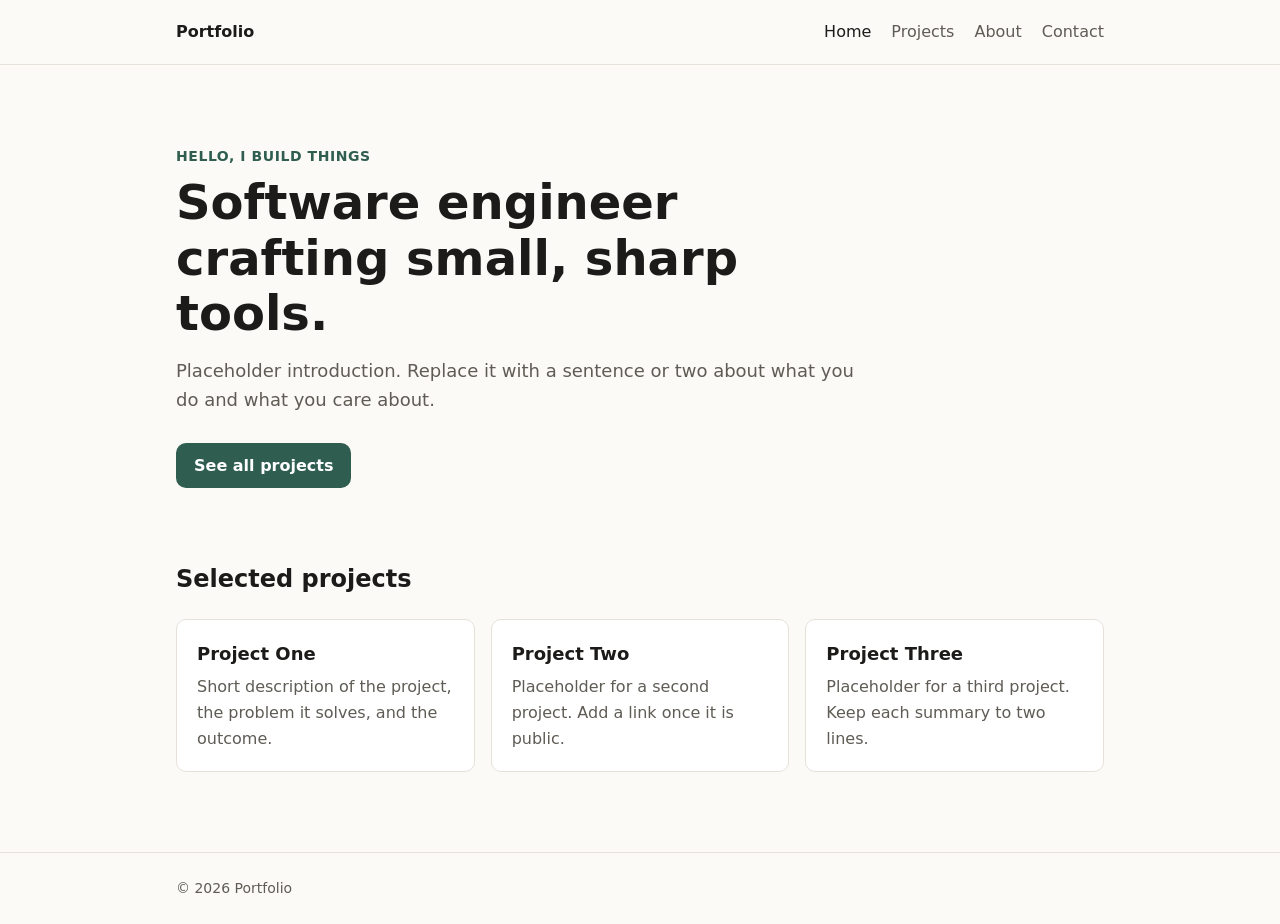
==== index.html @ 8ce33152 "feat: static portfolio homepage shell with projects placeholder Adds index.html (header/nav, hero, s" ====
<!DOCTYPE html>
<html lang="en">
<head>
  <meta charset="utf-8">
  <meta name="viewport" content="width=device-width, initial-scale=1">
  <title>Portfolio</title>
  <meta name="description" content="Selected projects and work.">
  <link rel="stylesheet" href="styles.css">
</head>
<body>
  <header class="site-header">
    <div class="wrap">
      <a class="brand" href="index.html">Portfolio</a>
      <nav class="site-nav" aria-label="Main">
        <ul>
          <li><a href="index.html" aria-current="page">Home</a></li>
          <li><a href="projects.html">Projects</a></li>
          <li><a href="about.html">About</a></li>
          <li><a href="contact.html">Contact</a></li>
        </ul>
      </nav>
    </div>
  </header>

  <main>
    <section class="hero wrap">
      <p class="eyebrow">Hello, I build things</p>
      <h1>Software engineer crafting small, sharp tools.</h1>
      <p class="lede">Placeholder introduction. Replace it with a sentence or two about what you do and what you care about.</p>
      <a class="button" href="projects.html">See all projects</a>
    </section>

    <section class="section wrap" aria-labelledby="featured-title">
      <h2 id="featured-title">Selected projects</h2>
      <!-- Placeholder list; the full showcase lives on projects.html. -->
      <ul class="project-list">
        <li class="project-card">
          <h3>Project One</h3>
          <p>Short description of the project, the problem it solves, and the outcome.</p>
        </li>
        <li class="project-card">
          <h3>Project Two</h3>
          <p>Placeholder for a second project. Add a link once it is public.</p>
        </li>
        <li class="project-card">
          <h3>Project Three</h3>
          <p>Placeholder for a third project. Keep each summary to two lines.</p>
        </li>
      </ul>
    </section>
  </main>

  <footer class="site-footer">
    <div class="wrap">
      <p>&copy; 2026 Portfolio</p>
    </div>
  </footer>
</body>
</html>
---- styles.css ----
/* Homepage shell + design tokens (lane 1). */
:root {
  --bg: #fbfaf7;
  --surface: #ffffff;
  --text: #1c1b19;
  --muted: #5f5c55;
  --border: #e6e2da;
  --accent: #2f5d50;
  --accent-text: #ffffff;
  --radius: 10px;
  --max: 960px;
  --font: system-ui, -apple-system, "Segoe UI", Roboto, sans-serif;
  color-scheme: light dark;
}

@media (prefers-color-scheme: dark) {
  :root {
    --bg: #141412;
    --surface: #1c1c19;
    --text: #ecebe6;
    --muted: #a6a39b;
    --border: #2e2d29;
    --accent: #7fbfa9;
    --accent-text: #10201b;
  }
}

*,
*::before,
*::after {
  box-sizing: border-box;
}

body {
  margin: 0;
  background: var(--bg);
  color: var(--text);
  font: 16px/1.6 var(--font);
}

a {
  color: var(--accent);
}

.wrap {
  max-width: var(--max);
  margin-inline: auto;
  padding-inline: 16px;
}

/* Header + nav */
.site-header {
  border-bottom: 1px solid var(--border);
}

.site-header .wrap {
  display: flex;
  flex-wrap: wrap;
  align-items: center;
  justify-content: space-between;
  gap: 8px 16px;
  min-height: 64px;
}

.brand {
  font-weight: 700;
  color: var(--text);
  text-decoration: none;
}

.site-nav ul {
  display: flex;
  gap: 20px;
  margin: 0;
  padding: 0;
  list-style: none;
}

.site-nav a {
  color: var(--muted);
  text-decoration: none;
}

.site-nav a:hover,
.site-nav a:focus-visible,
.site-nav a[aria-current="page"] {
  color: var(--text);
}

/* Hero */
.hero {
  padding-block: 80px 16px;
}

.eyebrow {
  margin: 0 0 8px;
  color: var(--accent);
  font-size: 0.875rem;
  font-weight: 600;
  letter-spacing: 0.04em;
  text-transform: uppercase;
}

h1 {
  max-width: 20ch;
  margin: 0 0 16px;
  font-size: clamp(2rem, 5vw, 3rem);
  line-height: 1.15;
}

.lede {
  max-width: 60ch;
  margin: 0 0 28px;
  color: var(--muted);
  font-size: 1.125rem;
}

.button {
  display: inline-block;
  padding: 10px 18px;
  border-radius: var(--radius);
  background: var(--accent);
  color: var(--accent-text);
  font-weight: 600;
  text-decoration: none;
}

/* Sections */
.section {
  padding-block: 56px 8px;
}

h2 {
  margin: 0 0 20px;
  font-size: 1.5rem;
}

/* Projects placeholder list */
.project-list {
  display: grid;
  grid-template-columns: repeat(auto-fill, minmax(260px, 1fr));
  gap: 16px;
  margin: 0;
  padding: 0;
  list-style: none;
}

.project-card {
  padding: 20px;
  background: var(--surface);
  border: 1px solid var(--border);
  border-radius: var(--radius);
}

.project-card h3 {
  margin: 0 0 6px;
  font-size: 1.125rem;
}

.project-card p {
  margin: 0;
  color: var(--muted);
}

/* Footer */
.site-footer {
  margin-top: 72px;
  padding-block: 24px;
  border-top: 1px solid var(--border);
  color: var(--muted);
  font-size: 0.875rem;
}

.site-footer p {
  margin: 0;
}

@media (max-width: 520px) {
  .site-nav ul {
    gap: 14px;
  }

  .hero {
    padding-top: 48px;
  }
}
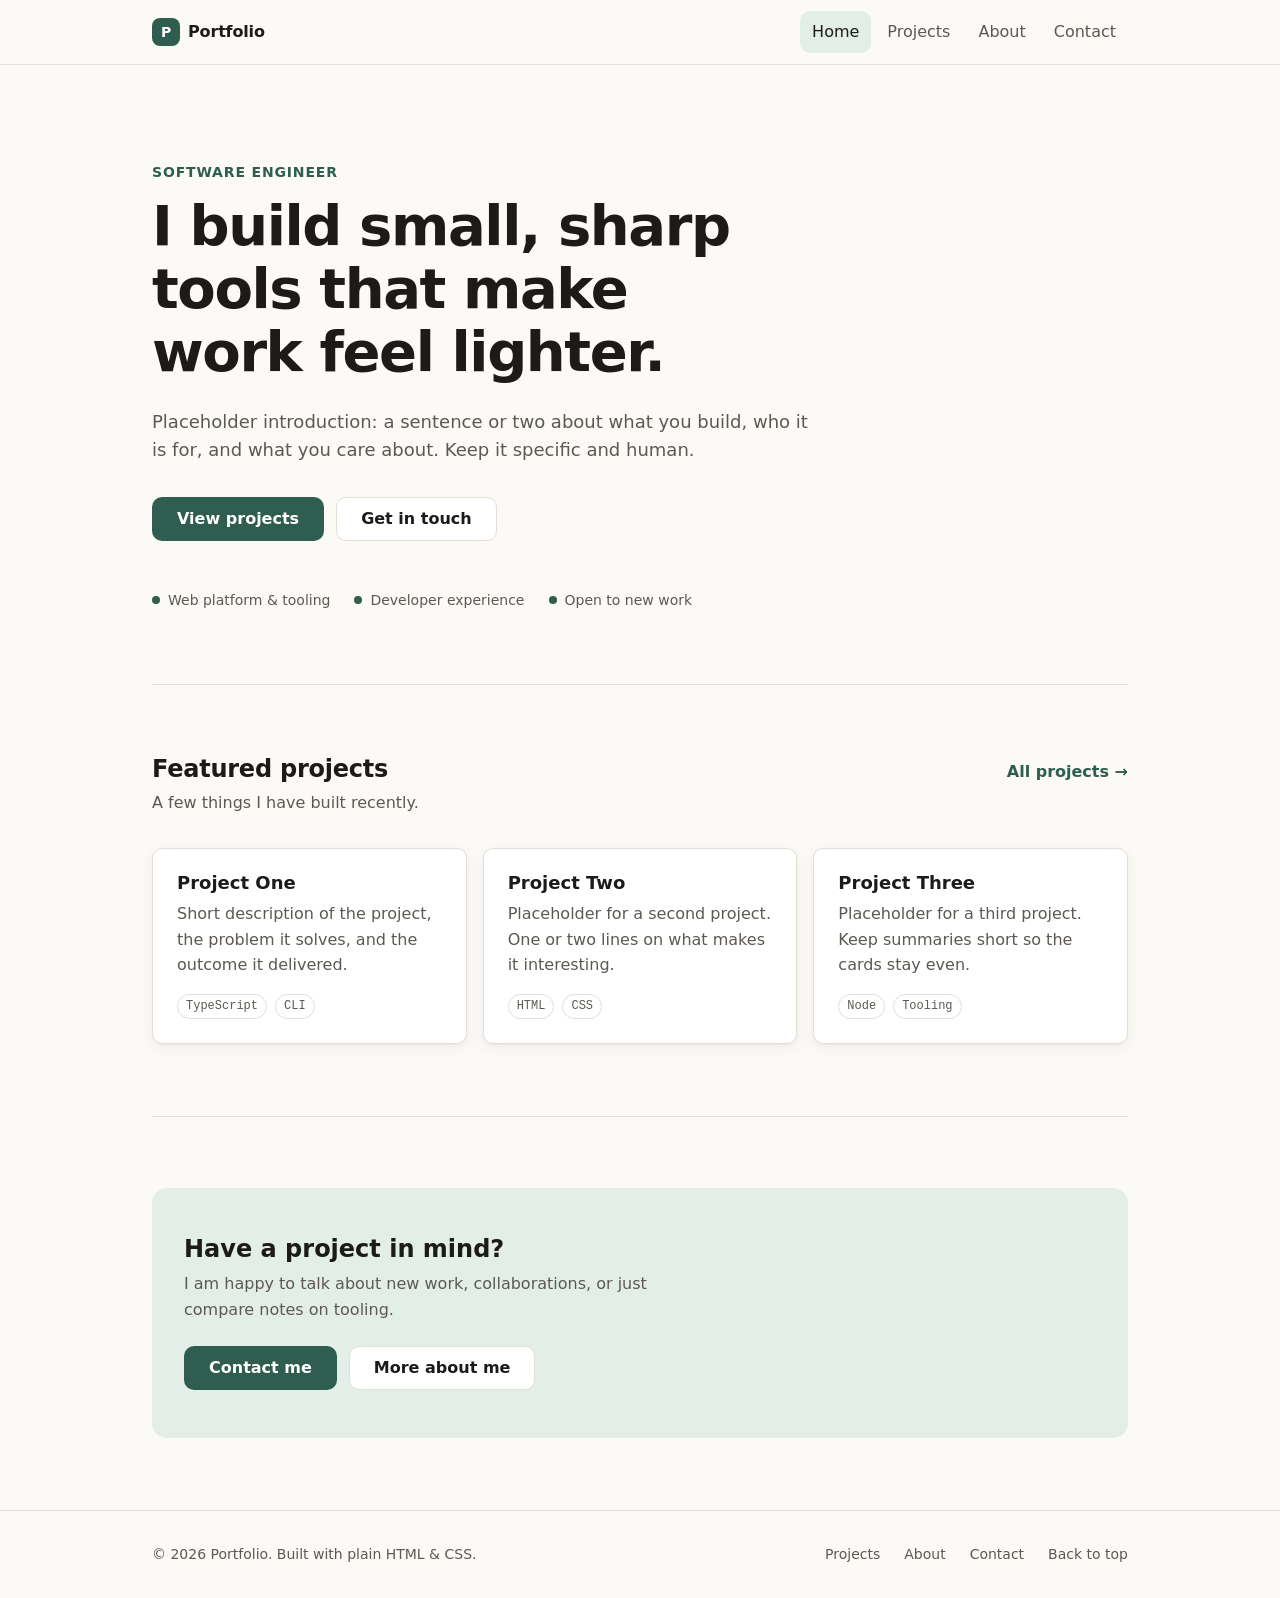
==== commit 6555928e: "feat: production homepage with shared tokens, sticky nav, smoke script - css/tokens.css: shared desi" ====
--- a/index.html
+++ b/index.html
@@ -3,14 +3,27 @@
 <head>
   <meta charset="utf-8">
   <meta name="viewport" content="width=device-width, initial-scale=1">
-  <title>Portfolio</title>
-  <meta name="description" content="Selected projects and work.">
+  <title>Portfolio — Software engineer</title>
+  <meta name="description" content="Portfolio of a software engineer who builds small, sharp tools for the web. Selected projects, background and contact.">
+  <meta name="color-scheme" content="light dark">
+  <meta name="theme-color" content="#fbfaf7" media="(prefers-color-scheme: light)">
+  <meta name="theme-color" content="#131311" media="(prefers-color-scheme: dark)">
+  <meta property="og:type" content="website">
+  <meta property="og:title" content="Portfolio — Software engineer">
+  <meta property="og:description" content="Selected projects, background and contact.">
+  <link rel="icon" href="data:image/svg+xml,%3Csvg xmlns='http://www.w3.org/2000/svg' viewBox='0 0 32 32'%3E%3Crect width='32' height='32' rx='8' fill='%232f5d50'/%3E%3Ctext x='16' y='22' font-family='system-ui,sans-serif' font-size='16' font-weight='700' fill='white' text-anchor='middle'%3EP%3C/text%3E%3C/svg%3E">
+  <link rel="stylesheet" href="css/tokens.css">
   <link rel="stylesheet" href="styles.css">
 </head>
 <body>
+  <a class="skip-link" href="#main">Skip to content</a>
+
   <header class="site-header">
     <div class="wrap">
-      <a class="brand" href="index.html">Portfolio</a>
+      <a class="brand" href="index.html" aria-label="Portfolio home">
+        <span class="brand-mark" aria-hidden="true">P</span>
+        <span>Portfolio</span>
+      </a>
       <nav class="site-nav" aria-label="Main">
         <ul>
           <li><a href="index.html" aria-current="page">Home</a></li>
@@ -22,37 +35,89 @@
     </div>
   </header>
 
-  <main>
-    <section class="hero wrap">
-      <p class="eyebrow">Hello, I build things</p>
-      <h1>Software engineer crafting small, sharp tools.</h1>
-      <p class="lede">Placeholder introduction. Replace it with a sentence or two about what you do and what you care about.</p>
-      <a class="button" href="projects.html">See all projects</a>
+  <main id="main" tabindex="-1">
+    <section class="hero wrap" aria-labelledby="hero-title">
+      <p class="eyebrow">Software engineer</p>
+      <h1 id="hero-title">I build small, sharp tools that make work feel lighter.</h1>
+      <p class="lede">Placeholder introduction: a sentence or two about what you build, who it is for, and what you care about. Keep it specific and human.</p>
+      <div class="actions">
+        <a class="button button-primary" href="projects.html">View projects</a>
+        <a class="button button-secondary" href="contact.html">Get in touch</a>
+      </div>
+      <ul class="highlights" aria-label="Highlights">
+        <li>Web platform &amp; tooling</li>
+        <li>Developer experience</li>
+        <li>Open to new work</li>
+      </ul>
     </section>
 
     <section class="section wrap" aria-labelledby="featured-title">
-      <h2 id="featured-title">Selected projects</h2>
-      <!-- Placeholder list; the full showcase lives on projects.html. -->
+      <div class="section-head">
+        <div>
+          <h2 id="featured-title">Featured projects</h2>
+          <p>A few things I have built recently.</p>
+        </div>
+        <a class="more-link" href="projects.html">All projects <span aria-hidden="true">&rarr;</span></a>
+      </div>
+
+      <!-- Teaser only: the full showcase (data, filters) lives on projects.html, owned by lane 2. -->
       <ul class="project-list">
-        <li class="project-card">
-          <h3>Project One</h3>
-          <p>Short description of the project, the problem it solves, and the outcome.</p>
+        <li>
+          <article class="project-card">
+            <h3><a href="projects.html">Project One</a></h3>
+            <p>Short description of the project, the problem it solves, and the outcome it delivered.</p>
+            <ul class="tags" aria-label="Technologies">
+              <li>TypeScript</li>
+              <li>CLI</li>
+            </ul>
+          </article>
         </li>
-        <li class="project-card">
-          <h3>Project Two</h3>
-          <p>Placeholder for a second project. Add a link once it is public.</p>
+        <li>
+          <article class="project-card">
+            <h3><a href="projects.html">Project Two</a></h3>
+            <p>Placeholder for a second project. One or two lines on what makes it interesting.</p>
+            <ul class="tags" aria-label="Technologies">
+              <li>HTML</li>
+              <li>CSS</li>
+            </ul>
+          </article>
         </li>
-        <li class="project-card">
-          <h3>Project Three</h3>
-          <p>Placeholder for a third project. Keep each summary to two lines.</p>
+        <li>
+          <article class="project-card">
+            <h3><a href="projects.html">Project Three</a></h3>
+            <p>Placeholder for a third project. Keep summaries short so the cards stay even.</p>
+            <ul class="tags" aria-label="Technologies">
+              <li>Node</li>
+              <li>Tooling</li>
+            </ul>
+          </article>
         </li>
       </ul>
+    </section>
+
+    <section class="section wrap" aria-labelledby="cta-title">
+      <div class="cta">
+        <h2 id="cta-title">Have a project in mind?</h2>
+        <p>I am happy to talk about new work, collaborations, or just compare notes on tooling.</p>
+        <div class="actions">
+          <a class="button button-primary" href="contact.html">Contact me</a>
+          <a class="button button-secondary" href="about.html">More about me</a>
+        </div>
+      </div>
     </section>
   </main>
 
   <footer class="site-footer">
     <div class="wrap">
-      <p>&copy; 2026 Portfolio</p>
+      <p>&copy; <span>2026</span> Portfolio. Built with plain HTML &amp; CSS.</p>
+      <nav class="footer-nav" aria-label="Footer">
+        <ul>
+          <li><a href="projects.html">Projects</a></li>
+          <li><a href="about.html">About</a></li>
+          <li><a href="contact.html">Contact</a></li>
+          <li><a href="#main">Back to top</a></li>
+        </ul>
+      </nav>
     </div>
   </footer>
 </body>
--- a/css/tokens.css
+++ b/css/tokens.css
@@ -0,0 +1,86 @@
+/*
+ * Shared design tokens (lane 1).
+ * Any page can load this first: <link rel="stylesheet" href="css/tokens.css">
+ * Names match the ones used by css/pages.css so pages can adopt it without renames.
+ */
+:root {
+  color-scheme: light dark;
+
+  /* Color */
+  --bg: #fbfaf7;
+  --surface: #ffffff;
+  --surface-raised: #f4f2ed;
+  --text: #1c1b19;
+  --muted: #5c5952;
+  --border: #e3dfd6;
+  --accent: #2f5d50;
+  --accent-hover: #244a40;
+  --accent-text: #ffffff;
+  --accent-soft: #e3eee9;
+  --focus: #2f6fd0;
+  --header-bg: rgb(251 250 247 / 0.86);
+
+  /* Type */
+  --font: system-ui, -apple-system, "Segoe UI", Roboto, "Helvetica Neue", sans-serif;
+  --font-mono: ui-monospace, "SF Mono", Menlo, Consolas, monospace;
+  --text-sm: 0.875rem;
+  --text-base: 1rem;
+  --text-lg: 1.125rem;
+  --text-xl: 1.5rem;
+  --text-hero: clamp(2.25rem, 1.4rem + 3.6vw, 3.5rem);
+  --leading: 1.6;
+  --leading-tight: 1.12;
+
+  /* Space (4px scale) */
+  --space-1: 0.25rem;
+  --space-2: 0.5rem;
+  --space-3: 0.75rem;
+  --space-4: 1rem;
+  --space-5: 1.5rem;
+  --space-6: 2rem;
+  --space-7: 3rem;
+  --space-8: 4.5rem;
+  --space-9: 6rem;
+
+  /* Shape + layout */
+  --radius: 10px;
+  --radius-pill: 999px;
+  --shadow: 0 1px 2px rgb(0 0 0 / 0.04), 0 4px 16px rgb(0 0 0 / 0.05);
+  --max: 64rem;
+  --gutter: 1rem;
+  --header-h: 4rem;
+
+  /* Motion */
+  --ease: cubic-bezier(0.2, 0.7, 0.2, 1);
+  --dur: 160ms;
+}
+
+@media (min-width: 40rem) {
+  :root {
+    --gutter: 1.5rem;
+  }
+}
+
+@media (prefers-color-scheme: dark) {
+  :root {
+    --bg: #131311;
+    --surface: #1b1b18;
+    --surface-raised: #23231f;
+    --text: #edece7;
+    --muted: #a7a49b;
+    --border: #2f2e2a;
+    --accent: #86c4ae;
+    --accent-hover: #a3d6c3;
+    --accent-text: #0f1f1a;
+    --accent-soft: #1f2f29;
+    --focus: #8ab4ff;
+    --header-bg: rgb(19 19 17 / 0.86);
+    --shadow: 0 1px 2px rgb(0 0 0 / 0.3), 0 4px 16px rgb(0 0 0 / 0.25);
+  }
+}
+
+@media (prefers-reduced-motion: reduce) {
+  :root {
+    --dur: 0ms;
+  }
+}
--- a/styles.css
+++ b/styles.css
@@ -1,186 +1,478 @@
-/* Homepage shell + design tokens (lane 1). */
-:root {
-  --bg: #fbfaf7;
-  --surface: #ffffff;
-  --text: #1c1b19;
-  --muted: #5f5c55;
-  --border: #e6e2da;
-  --accent: #2f5d50;
-  --accent-text: #ffffff;
-  --radius: 10px;
-  --max: 960px;
-  --font: system-ui, -apple-system, "Segoe UI", Roboto, sans-serif;
-  color-scheme: light dark;
-}
-
-@media (prefers-color-scheme: dark) {
-  :root {
-    --bg: #141412;
-    --surface: #1c1c19;
-    --text: #ecebe6;
-    --muted: #a6a39b;
-    --border: #2e2d29;
-    --accent: #7fbfa9;
-    --accent-text: #10201b;
-  }
-}
-
+/* Homepage + site shell (lane 1). Requires css/tokens.css loaded first. */
+
+/* ---------- Base ---------- */
 *,
 *::before,
 *::after {
   box-sizing: border-box;
 }
 
+html {
+  -webkit-text-size-adjust: 100%;
+  text-size-adjust: 100%;
+  scroll-padding-top: calc(var(--header-h) + var(--space-4));
+}
+
+@media (prefers-reduced-motion: no-preference) {
+  html {
+    scroll-behavior: smooth;
+  }
+}
+
 body {
   margin: 0;
+  min-height: 100vh;
+  display: flex;
+  flex-direction: column;
   background: var(--bg);
   color: var(--text);
-  font: 16px/1.6 var(--font);
+  font: var(--text-base) / var(--leading) var(--font);
+  text-rendering: optimizeLegibility;
+  -webkit-font-smoothing: antialiased;
+}
+
+main {
+  flex: 1;
+}
+
+h1,
+h2,
+h3 {
+  line-height: var(--leading-tight);
+  text-wrap: balance;
+}
+
+p {
+  text-wrap: pretty;
 }
 
 a {
   color: var(--accent);
+  text-underline-offset: 0.18em;
+}
+
+a:hover {
+  color: var(--accent-hover);
+}
+
+:focus-visible {
+  outline: 2px solid var(--focus);
+  outline-offset: 3px;
+  border-radius: 4px;
 }
 
 .wrap {
+  width: 100%;
   max-width: var(--max);
   margin-inline: auto;
-  padding-inline: 16px;
-}
-
-/* Header + nav */
-.site-header {
-  border-bottom: 1px solid var(--border);
-}
-
-.site-header .wrap {
-  display: flex;
-  flex-wrap: wrap;
-  align-items: center;
-  justify-content: space-between;
-  gap: 8px 16px;
-  min-height: 64px;
-}
-
-.brand {
-  font-weight: 700;
-  color: var(--text);
-  text-decoration: none;
-}
-
-.site-nav ul {
-  display: flex;
-  gap: 20px;
-  margin: 0;
-  padding: 0;
-  list-style: none;
-}
-
-.site-nav a {
-  color: var(--muted);
-  text-decoration: none;
-}
-
-.site-nav a:hover,
-.site-nav a:focus-visible,
-.site-nav a[aria-current="page"] {
-  color: var(--text);
-}
-
-/* Hero */
-.hero {
-  padding-block: 80px 16px;
-}
-
-.eyebrow {
-  margin: 0 0 8px;
-  color: var(--accent);
-  font-size: 0.875rem;
-  font-weight: 600;
-  letter-spacing: 0.04em;
-  text-transform: uppercase;
-}
-
-h1 {
-  max-width: 20ch;
-  margin: 0 0 16px;
-  font-size: clamp(2rem, 5vw, 3rem);
-  line-height: 1.15;
-}
-
-.lede {
-  max-width: 60ch;
-  margin: 0 0 28px;
-  color: var(--muted);
-  font-size: 1.125rem;
-}
-
-.button {
-  display: inline-block;
-  padding: 10px 18px;
+  padding-inline: var(--gutter);
+}
+
+.visually-hidden {
+  position: absolute !important;
+  width: 1px;
+  height: 1px;
+  overflow: hidden;
+  clip: rect(0 0 0 0);
+  clip-path: inset(50%);
+  white-space: nowrap;
+}
+
+/* ---------- Skip link ---------- */
+.skip-link {
+  position: absolute;
+  top: var(--space-2);
+  left: var(--space-2);
+  z-index: 100;
+  padding: var(--space-2) var(--space-4);
   border-radius: var(--radius);
   background: var(--accent);
   color: var(--accent-text);
   font-weight: 600;
   text-decoration: none;
-}
-
-/* Sections */
+  transform: translateY(-200%);
+  transition: transform var(--dur) var(--ease);
+}
+
+.skip-link:focus {
+  transform: translateY(0);
+  color: var(--accent-text);
+}
+
+/* ---------- Header + nav ---------- */
+.site-header {
+  position: sticky;
+  top: 0;
+  z-index: 50;
+  background: var(--header-bg);
+  border-bottom: 1px solid var(--border);
+  -webkit-backdrop-filter: saturate(160%) blur(10px);
+  backdrop-filter: saturate(160%) blur(10px);
+}
+
+.site-header .wrap {
+  display: flex;
+  flex-wrap: wrap;
+  align-items: center;
+  justify-content: space-between;
+  column-gap: var(--space-5);
+  row-gap: var(--space-1);
+  min-height: var(--header-h);
+  padding-block: var(--space-2);
+}
+
+.brand {
+  display: inline-flex;
+  align-items: center;
+  gap: var(--space-2);
+  color: var(--text);
+  font-weight: 700;
+  letter-spacing: -0.01em;
+  text-decoration: none;
+}
+
+.brand:hover {
+  color: var(--text);
+}
+
+.brand-mark {
+  display: grid;
+  place-items: center;
+  width: 1.75rem;
+  height: 1.75rem;
+  border-radius: 8px;
+  background: var(--accent);
+  color: var(--accent-text);
+  font-size: var(--text-sm);
+}
+
+.site-nav ul {
+  display: flex;
+  flex-wrap: wrap;
+  gap: var(--space-1);
+  margin: 0;
+  padding: 0;
+  list-style: none;
+}
+
+.site-nav a {
+  display: block;
+  padding: var(--space-2) var(--space-3);
+  border-radius: var(--radius);
+  color: var(--muted);
+  font-weight: 500;
+  text-decoration: none;
+  transition: color var(--dur) var(--ease), background-color var(--dur) var(--ease);
+}
+
+.site-nav a:hover {
+  color: var(--text);
+  background: var(--surface-raised);
+}
+
+.site-nav a[aria-current="page"] {
+  color: var(--text);
+  background: var(--accent-soft);
+}
+
+/* ---------- Buttons ---------- */
+.actions {
+  display: flex;
+  flex-wrap: wrap;
+  gap: var(--space-3);
+}
+
+.button {
+  display: inline-flex;
+  align-items: center;
+  gap: var(--space-2);
+  min-height: 2.75rem;
+  padding: var(--space-2) var(--space-5);
+  border: 1px solid transparent;
+  border-radius: var(--radius);
+  font-weight: 600;
+  text-decoration: none;
+  transition: background-color var(--dur) var(--ease), border-color var(--dur) var(--ease);
+}
+
+.button-primary {
+  background: var(--accent);
+  color: var(--accent-text);
+}
+
+.button-primary:hover {
+  background: var(--accent-hover);
+  color: var(--accent-text);
+}
+
+.button-secondary {
+  border-color: var(--border);
+  background: var(--surface);
+  color: var(--text);
+}
+
+.button-secondary:hover {
+  border-color: var(--muted);
+  color: var(--text);
+}
+
+/* ---------- Hero ---------- */
+.hero {
+  padding-block: var(--space-9) var(--space-8);
+}
+
+.eyebrow {
+  margin: 0 0 var(--space-3);
+  color: var(--accent);
+  font-size: var(--text-sm);
+  font-weight: 600;
+  letter-spacing: 0.06em;
+  text-transform: uppercase;
+}
+
+.hero h1 {
+  max-width: 18ch;
+  margin: 0 0 var(--space-5);
+  font-size: var(--text-hero);
+  letter-spacing: -0.025em;
+}
+
+.lede {
+  max-width: 58ch;
+  margin: 0 0 var(--space-6);
+  color: var(--muted);
+  font-size: var(--text-lg);
+}
+
+.highlights {
+  display: flex;
+  flex-wrap: wrap;
+  gap: var(--space-2) var(--space-5);
+  margin: var(--space-7) 0 0;
+  padding: 0;
+  list-style: none;
+  color: var(--muted);
+  font-size: var(--text-sm);
+}
+
+.highlights li::before {
+  content: "";
+  display: inline-block;
+  width: 0.5rem;
+  height: 0.5rem;
+  margin-right: var(--space-2);
+  border-radius: 50%;
+  background: var(--accent);
+  vertical-align: 0.1em;
+}
+
+/* ---------- Sections ---------- */
 .section {
-  padding-block: 56px 8px;
-}
-
-h2 {
-  margin: 0 0 20px;
-  font-size: 1.5rem;
-}
-
-/* Projects placeholder list */
+  position: relative;
+  padding-block: var(--space-8);
+}
+
+/* Divider aligned to the content edges, not the gutters. */
+.section::before {
+  content: "";
+  position: absolute;
+  top: 0;
+  left: var(--gutter);
+  right: var(--gutter);
+  border-top: 1px solid var(--border);
+}
+
+.section-head {
+  display: flex;
+  flex-wrap: wrap;
+  align-items: baseline;
+  justify-content: space-between;
+  gap: var(--space-2) var(--space-5);
+  margin-bottom: var(--space-6);
+}
+
+.section-head h2 {
+  margin: 0;
+  font-size: var(--text-xl);
+  letter-spacing: -0.01em;
+}
+
+.section-head p {
+  margin: var(--space-2) 0 0;
+  color: var(--muted);
+}
+
+.more-link {
+  font-weight: 600;
+  text-decoration: none;
+  white-space: nowrap;
+}
+
+.more-link:hover {
+  text-decoration: underline;
+}
+
+/* ---------- Featured projects teaser ---------- */
 .project-list {
   display: grid;
-  grid-template-columns: repeat(auto-fill, minmax(260px, 1fr));
-  gap: 16px;
+  grid-template-columns: repeat(auto-fill, minmax(min(100%, 17rem), 1fr));
+  gap: var(--space-4);
   margin: 0;
   padding: 0;
   list-style: none;
 }
 
 .project-card {
-  padding: 20px;
+  position: relative;
+  display: flex;
+  flex-direction: column;
+  height: 100%;
+  padding: var(--space-5);
   background: var(--surface);
   border: 1px solid var(--border);
   border-radius: var(--radius);
+  box-shadow: var(--shadow);
+  transition: border-color var(--dur) var(--ease), transform var(--dur) var(--ease);
+}
+
+.project-card:hover,
+.project-card:focus-within {
+  border-color: var(--accent);
+}
+
+@media (prefers-reduced-motion: no-preference) {
+  .project-card:hover {
+    transform: translateY(-2px);
+  }
 }
 
 .project-card h3 {
-  margin: 0 0 6px;
-  font-size: 1.125rem;
+  margin: 0 0 var(--space-2);
+  font-size: var(--text-lg);
+}
+
+/* Whole card is clickable; the real link stays the heading for screen readers. */
+.project-card h3 a {
+  color: var(--text);
+  text-decoration: none;
+}
+
+.project-card h3 a::after {
+  content: "";
+  position: absolute;
+  inset: 0;
+  border-radius: var(--radius);
+}
+
+.project-card h3 a:focus-visible {
+  outline: none;
+}
+
+.project-card:has(h3 a:focus-visible) {
+  outline: 2px solid var(--focus);
+  outline-offset: 3px;
 }
 
 .project-card p {
-  margin: 0;
-  color: var(--muted);
-}
-
-/* Footer */
+  flex: 1;
+  margin: 0;
+  color: var(--muted);
+}
+
+.tags {
+  display: flex;
+  flex-wrap: wrap;
+  gap: var(--space-2);
+  margin: var(--space-4) 0 0;
+  padding: 0;
+  list-style: none;
+}
+
+.tags li {
+  padding: 0.125rem var(--space-2);
+  border: 1px solid var(--border);
+  border-radius: var(--radius-pill);
+  color: var(--muted);
+  font-family: var(--font-mono);
+  font-size: 0.75rem;
+}
+
+/* ---------- CTA band ---------- */
+.cta {
+  padding: var(--space-7) var(--space-6);
+  border-radius: calc(var(--radius) * 1.5);
+  background: var(--accent-soft);
+}
+
+.cta h2 {
+  margin: 0 0 var(--space-2);
+  font-size: var(--text-xl);
+}
+
+.cta p {
+  max-width: 52ch;
+  margin: 0 0 var(--space-5);
+  color: var(--muted);
+}
+
+/* ---------- Footer ---------- */
 .site-footer {
-  margin-top: 72px;
-  padding-block: 24px;
+  padding-block: var(--space-6);
   border-top: 1px solid var(--border);
   color: var(--muted);
-  font-size: 0.875rem;
+  font-size: var(--text-sm);
+}
+
+.site-footer .wrap {
+  display: flex;
+  flex-wrap: wrap;
+  align-items: center;
+  justify-content: space-between;
+  gap: var(--space-3) var(--space-5);
 }
 
 .site-footer p {
   margin: 0;
 }
 
-@media (max-width: 520px) {
+.footer-nav ul {
+  display: flex;
+  flex-wrap: wrap;
+  gap: var(--space-2) var(--space-5);
+  margin: 0;
+  padding: 0;
+  list-style: none;
+}
+
+.footer-nav a {
+  color: var(--muted);
+  text-decoration: none;
+}
+
+.footer-nav a:hover {
+  color: var(--text);
+  text-decoration: underline;
+}
+
+/* ---------- Small screens ---------- */
+@media (max-width: 30rem) {
+  .site-nav {
+    width: 100%;
+  }
+
   .site-nav ul {
-    gap: 14px;
+    justify-content: space-between;
+  }
+
+  .site-nav a {
+    padding-inline: var(--space-2);
   }
 
   .hero {
-    padding-top: 48px;
-  }
-}
+    padding-block: var(--space-7) var(--space-7);
+  }
+
+  .cta {
+    padding: var(--space-6) var(--space-5);
+  }
+}
